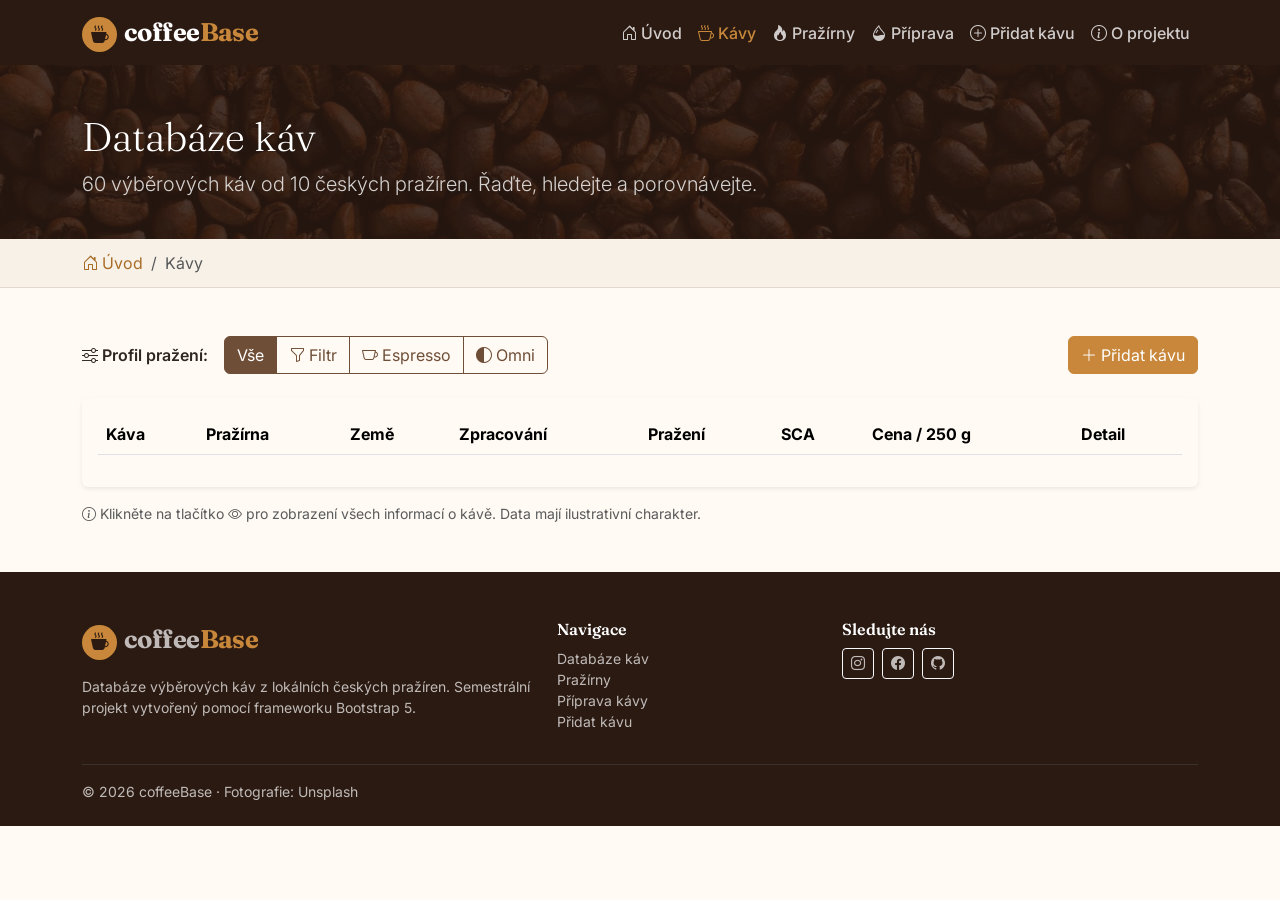
==== kavy.html @ 03cc1084 "coffeeBase – databáze výběrových káv z českých pražíren Responzivní web v Bootstrapu 5: carousel, Da" ====
<!DOCTYPE html>
<html lang="cs">
<head>
  <meta charset="UTF-8">
  <meta name="viewport" content="width=device-width, initial-scale=1">
  <title>Databáze káv – coffeeBase</title>
  <meta name="description" content="Prohledávejte 60 výběrových káv z českých pražíren podle původu, zpracování, pražení a ceny.">
  <link rel="preconnect" href="https://fonts.googleapis.com">
  <link rel="preconnect" href="https://fonts.gstatic.com" crossorigin>
  <link href="https://fonts.googleapis.com/css2?family=Fraunces:opsz,wght@9..144,600;9..144,700&family=Inter:wght@400;500;600&display=swap" rel="stylesheet">
  <link href="https://cdn.jsdelivr.net/npm/bootstrap@5.3.3/dist/css/bootstrap.min.css" rel="stylesheet" integrity="sha384-QWTKZyjpPEjISv5WaRU9OFeRpok6YctnYmDr5pNlyT2bRjXh0JMhjY6hW+ALEwIH" crossorigin="anonymous">
  <link href="https://cdn.jsdelivr.net/npm/bootstrap-icons@1.11.3/font/bootstrap-icons.min.css" rel="stylesheet" integrity="sha384-XGjxtQfXaH2tnPFa9x+ruJTuLE3Aa6LhHSWRr1XeTyhezb4abCG4ccI5AkVDxqC+" crossorigin="anonymous">
  <link href="https://cdn.datatables.net/2.1.8/css/dataTables.bootstrap5.min.css" rel="stylesheet" integrity="sha384-3ptzuE+Rcpo/oIGgcQ40Oz3iGZ2GxGeQ/RZEyYncPivDl3lFBCI4eiS7PZAghYuS" crossorigin="anonymous">
  <link href="https://cdn.datatables.net/responsive/3.0.3/css/responsive.bootstrap5.min.css" rel="stylesheet" integrity="sha384-seyUnB//1QOFEqox9uI7YTLBgz9jBwFRqZvsEPFrTw6NAsFEo70nhBWsQfODqiYA" crossorigin="anonymous">
  <link rel="icon" href="img/favicon.svg" type="image/svg+xml">
  <link href="css/style.css" rel="stylesheet">
</head>
<body>

  <!-- Logo a hlavní menu -->
  <nav class="navbar navbar-expand-lg navbar-dark navbar-coffee sticky-top">
    <div class="container">
      <a class="navbar-brand brand-logo" href="index.html">
        <span class="brand-mark"><i class="bi bi-cup-hot-fill"></i></span>coffee<span class="brand-accent">Base</span>
      </a>
      <button class="navbar-toggler" type="button" data-bs-toggle="collapse" data-bs-target="#mainNav" aria-controls="mainNav" aria-expanded="false" aria-label="Přepnout navigaci">
        <span class="navbar-toggler-icon"></span>
      </button>
      <div class="collapse navbar-collapse" id="mainNav">
        <ul class="navbar-nav ms-auto">
          <li class="nav-item"><a class="nav-link" href="index.html"><i class="bi bi-house-door me-1"></i>Úvod</a></li>
          <li class="nav-item"><a class="nav-link active" aria-current="page" href="kavy.html"><i class="bi bi-cup-hot me-1"></i>Kávy</a></li>
          <li class="nav-item"><a class="nav-link" href="prazirny.html"><i class="bi bi-fire me-1"></i>Pražírny</a></li>
          <li class="nav-item"><a class="nav-link" href="priprava.html"><i class="bi bi-droplet-half me-1"></i>Příprava</a></li>
          <li class="nav-item"><a class="nav-link" href="pridat.html"><i class="bi bi-plus-circle me-1"></i>Přidat kávu</a></li>
          <li class="nav-item"><a class="nav-link" href="o-projektu.html"><i class="bi bi-info-circle me-1"></i>O projektu</a></li>
        </ul>
      </div>
    </div>
  </nav>

  <header class="page-header">
    <div class="container">
      <h1 class="display-6">Databáze káv</h1>
      <p class="lead mb-0">60 výběrových káv od 10 českých pražíren. Řaďte, hledejte a porovnávejte.</p>
    </div>
  </header>

  <!-- Drobečková navigace -->
  <div class="breadcrumb-wrap">
    <div class="container">
      <nav aria-label="breadcrumb">
        <ol class="breadcrumb">
          <li class="breadcrumb-item"><a href="index.html"><i class="bi bi-house-door me-1"></i>Úvod</a></li>
          <li class="breadcrumb-item active" aria-current="page">Kávy</li>
        </ol>
      </nav>
    </div>
  </div>

  <main class="py-5">
    <div class="container">

      <div id="roasterFilterAlert" class="alert alert-info d-flex flex-wrap align-items-center justify-content-between gap-2 d-none" role="status">
        <span><i class="bi bi-funnel me-2"></i>Zobrazeny kávy pražírny <strong id="roasterFilterName"></strong></span>
        <a href="kavy.html" class="btn btn-sm btn-outline-primary"><i class="bi bi-x-lg me-1"></i>Zrušit filtr</a>
      </div>

      <div class="d-flex flex-wrap align-items-center gap-3 mb-4">
        <span class="fw-semibold"><i class="bi bi-sliders me-1"></i>Profil pražení:</span>
        <div class="btn-group flex-wrap" role="group" aria-label="Filtr podle pražení">
          <input type="radio" class="btn-check" name="roastFilter" id="roastAll" value="" checked>
          <label class="btn btn-outline-coffee" for="roastAll">Vše</label>
          <input type="radio" class="btn-check" name="roastFilter" id="roastFiltr" value="Filtr">
          <label class="btn btn-outline-coffee" for="roastFiltr"><i class="bi bi-funnel me-1"></i>Filtr</label>
          <input type="radio" class="btn-check" name="roastFilter" id="roastEspresso" value="Espresso">
          <label class="btn btn-outline-coffee" for="roastEspresso"><i class="bi bi-cup me-1"></i>Espresso</label>
          <input type="radio" class="btn-check" name="roastFilter" id="roastOmni" value="Omni">
          <label class="btn btn-outline-coffee" for="roastOmni"><i class="bi bi-circle-half me-1"></i>Omni</label>
        </div>
        <a href="pridat.html" class="btn btn-coffee ms-md-auto"><i class="bi bi-plus-lg me-1"></i>Přidat kávu</a>
      </div>

      <div class="card border-0 shadow-sm">
        <div class="card-body">
          <table id="coffeeTable" class="table table-striped table-hover w-100">
            <thead>
              <tr>
                <th>Káva</th>
                <th>Pražírna</th>
                <th>Země</th>
                <th>Zpracování</th>
                <th>Pražení</th>
                <th>SCA</th>
                <th>Cena / 250 g</th>
                <th>Detail</th>
              </tr>
            </thead>
          </table>
        </div>
      </div>

      <p class="small text-body-secondary mt-3 mb-0"><i class="bi bi-info-circle me-1"></i>Klikněte na tlačítko <i class="bi bi-eye"></i> pro zobrazení všech informací o kávě. Data mají ilustrativní charakter.</p>
    </div>
  </main>

  <!-- Modal: detail kávy (plněn z js/kavy.js) -->
  <div class="modal fade" id="coffeeModal" tabindex="-1" aria-labelledby="coffeeModalLabel" aria-hidden="true">
    <div class="modal-dialog modal-lg modal-dialog-centered modal-dialog-scrollable">
      <div class="modal-content">
        <div class="modal-header">
          <div>
            <h2 class="modal-title h4" id="coffeeModalLabel"></h2>
            <div class="small text-body-secondary" id="coffeeModalRoaster"></div>
          </div>
          <button type="button" class="btn-close" data-bs-dismiss="modal" aria-label="Zavřít"></button>
        </div>
        <div class="modal-body">
          <p id="coffeeModalDesc" class="lead fs-6"></p>
          <div class="mb-3" id="coffeeModalNotes"></div>
          <table class="table table-sm">
            <tbody id="coffeeModalTable"></tbody>
          </table>
          <div class="alert alert-warning d-flex align-items-start mb-0" role="alert">
            <i class="bi bi-lightbulb me-2 fs-5"></i>
            <div><strong>Doporučená příprava:</strong> <span id="coffeeModalBrew"></span></div>
          </div>
        </div>
        <div class="modal-footer">
          <a href="priprava.html" class="btn btn-outline-coffee"><i class="bi bi-droplet-half me-1"></i>Návody na přípravu</a>
          <button type="button" class="btn btn-secondary" data-bs-dismiss="modal">Zavřít</button>
        </div>
      </div>
    </div>
  </div>

  <!-- Patička -->
  <footer class="site-footer pt-5 pb-4">
    <div class="container">
      <div class="row g-4">
        <div class="col-md-5">
          <a class="brand-logo text-decoration-none" href="index.html"><span class="brand-mark"><i class="bi bi-cup-hot-fill"></i></span>coffee<span class="brand-accent">Base</span></a>
          <p class="mt-3 small">Databáze výběrových káv z lokálních českých pražíren. Semestrální projekt vytvořený pomocí frameworku Bootstrap 5.</p>
        </div>
        <div class="col-6 col-md-3">
          <h5>Navigace</h5>
          <ul class="list-unstyled small">
            <li><a href="kavy.html">Databáze káv</a></li>
            <li><a href="prazirny.html">Pražírny</a></li>
            <li><a href="priprava.html">Příprava kávy</a></li>
            <li><a href="pridat.html">Přidat kávu</a></li>
          </ul>
        </div>
        <div class="col-6 col-md-4">
          <h5>Sledujte nás</h5>
          <div class="d-flex gap-2">
            <a href="#" class="btn btn-outline-light btn-sm" aria-label="Instagram"><i class="bi bi-instagram"></i></a>
            <a href="#" class="btn btn-outline-light btn-sm" aria-label="Facebook"><i class="bi bi-facebook"></i></a>
            <a href="#" class="btn btn-outline-light btn-sm" aria-label="GitHub"><i class="bi bi-github"></i></a>
          </div>
        </div>
      </div>
      <hr class="border-secondary">
      <p class="small mb-0">&copy; 2026 coffeeBase · Fotografie: Unsplash</p>
    </div>
  </footer>

  <button type="button" class="btn btn-coffee rounded-circle back-to-top" aria-label="Zpět nahoru"><i class="bi bi-arrow-up"></i></button>

  <script src="https://code.jquery.com/jquery-3.7.1.min.js" integrity="sha384-1H217gwSVyLSIfaLxHbE7dRb3v4mYCKbpQvzx0cegeju1MVsGrX5xXxAvs/HgeFs" crossorigin="anonymous"></script>
  <script src="https://cdn.jsdelivr.net/npm/bootstrap@5.3.3/dist/js/bootstrap.bundle.min.js" integrity="sha384-YvpcrYf0tY3lHB60NNkmXc5s9fDVZLESaAA55NDzOxhy9GkcIdslK1eN7N6jIeHz" crossorigin="anonymous"></script>
  <script src="https://cdn.datatables.net/2.1.8/js/dataTables.min.js" integrity="sha384-MgwUq0TVErv5Lkj/jIAgQpC+iUIqwhwXxJMfrZQVAOhr++1MR02yXH8aXdPc3fk0" crossorigin="anonymous"></script>
  <script src="https://cdn.datatables.net/2.1.8/js/dataTables.bootstrap5.min.js" integrity="sha384-G85lmdZCo2WkHaZ8U1ZceHekzKcg37sFrs4St2+u/r2UtfvSDQmQrkMsEx4Cgv/W" crossorigin="anonymous"></script>
  <script src="https://cdn.datatables.net/responsive/3.0.3/js/dataTables.responsive.min.js" integrity="sha384-FK2V6NwNQJgRo1DLlp661Ln0PS7mrkdLRB+4vvBBnlq30SLGHPDHW5+Cl109IpcP" crossorigin="anonymous"></script>
  <script src="https://cdn.datatables.net/responsive/3.0.3/js/responsive.bootstrap5.min.js" integrity="sha384-kg2n/a10bBsRCaIeUrjwzhJm6/RSujqXCxCzZqZp4XEDYaiElhtrW9SoMWNNQ+v3" crossorigin="anonymous"></script>
  <script src="js/data.js"></script>
  <script src="js/main.js"></script>
  <script src="js/kavy.js"></script>
</body>
</html>
---- css/style.css ----
/* coffeeBase – vlastní styly nad Bootstrapem 5 */

:root {
  --cb-espresso: #2b1a12;
  --cb-coffee: #6f4e37;
  --cb-caramel: #c8873a;
  --cb-caramel-dark: #a86c26;
  --cb-cream: #f7f1e8;
  --cb-milk: #fffaf3;

  --bs-body-font-family: "Inter", system-ui, -apple-system, "Segoe UI", sans-serif;
  --bs-body-bg: var(--cb-milk);
  --bs-body-color: #2f2622;
  --bs-link-color-rgb: 168, 108, 38;
  --bs-link-hover-color-rgb: 111, 78, 55;
}

h1, h2, h3, h4, h5, .display-font {
  font-family: "Fraunces", Georgia, serif;
  font-weight: 600;
  color: var(--cb-espresso);
}

/* ---------- Logo a navigace ---------- */
.navbar-coffee {
  background-color: var(--cb-espresso);
}

.navbar-coffee .nav-link {
  color: rgba(255, 255, 255, .78);
  font-weight: 500;
}

.navbar-coffee .nav-link:hover,
.navbar-coffee .nav-link:focus {
  color: #fff;
}

.navbar-coffee .nav-link.active {
  color: var(--cb-caramel);
}

.brand-logo {
  font-family: "Fraunces", Georgia, serif;
  font-size: 1.6rem;
  font-weight: 700;
  color: #fff;
  letter-spacing: -.02em;
}

.brand-logo:hover { color: #fff; }

.brand-logo .brand-mark {
  display: inline-flex;
  align-items: center;
  justify-content: center;
  width: 2.2rem;
  height: 2.2rem;
  border-radius: 50%;
  background: var(--cb-caramel);
  color: var(--cb-espresso);
  font-size: 1.1rem;
  margin-right: .4rem;
  vertical-align: middle;
}

.brand-logo .brand-accent { color: var(--cb-caramel); }

/* ---------- Tlačítka v barvách projektu ---------- */
.btn-coffee {
  --bs-btn-color: #fff;
  --bs-btn-bg: var(--cb-caramel);
  --bs-btn-border-color: var(--cb-caramel);
  --bs-btn-hover-color: #fff;
  --bs-btn-hover-bg: var(--cb-caramel-dark);
  --bs-btn-hover-border-color: var(--cb-caramel-dark);
  --bs-btn-active-bg: var(--cb-caramel-dark);
  --bs-btn-active-border-color: var(--cb-caramel-dark);
  --bs-btn-focus-shadow-rgb: 200, 135, 58;
}

.btn-outline-coffee {
  --bs-btn-color: var(--cb-coffee);
  --bs-btn-border-color: var(--cb-coffee);
  --bs-btn-hover-color: #fff;
  --bs-btn-hover-bg: var(--cb-coffee);
  --bs-btn-hover-border-color: var(--cb-coffee);
  --bs-btn-active-color: #fff;
  --bs-btn-active-bg: var(--cb-coffee);
  --bs-btn-active-border-color: var(--cb-coffee);
  --bs-btn-focus-shadow-rgb: 111, 78, 55;
}

.btn-link {
  --bs-btn-color: var(--cb-caramel-dark);
  --bs-btn-hover-color: var(--cb-coffee);
}

.text-caramel { color: var(--cb-caramel) !important; }
.bg-cream { background-color: var(--cb-cream) !important; }
.bg-espresso { background-color: var(--cb-espresso) !important; }

/* ---------- Carousel ---------- */
.hero-carousel .carousel-item img {
  height: 520px;
  object-fit: cover;
  filter: brightness(.55);
}

.hero-carousel .carousel-caption {
  bottom: 18%;
  text-align: left;
  left: 10%;
  right: 10%;
}

.hero-carousel .carousel-caption h2 {
  color: #fff;
  font-size: clamp(1.6rem, 4vw, 3rem);
}

.hero-carousel .carousel-caption p {
  max-width: 34rem;
  font-size: 1.1rem;
}

@media (max-width: 767.98px) {
  .hero-carousel .carousel-item img { height: 360px; }
  .hero-carousel .carousel-caption { bottom: 12%; left: 8%; right: 8%; }
  .hero-carousel .carousel-caption p { font-size: .95rem; }
}

/* ---------- Záhlaví podstránek ---------- */
.page-header {
  background:
    linear-gradient(rgba(43, 26, 18, .82), rgba(43, 26, 18, .82)),
    url("../img/slide-zrna.jpg") center / cover;
  color: #fff;
  padding: 3rem 0 2.5rem;
}

.page-header h1 { color: #fff; }
.page-header .lead { color: rgba(255, 255, 255, .8); }

.breadcrumb-wrap {
  background: var(--cb-cream);
  border-bottom: 1px solid rgba(111, 78, 55, .15);
}

.breadcrumb { margin: 0; padding: .75rem 0; }
.breadcrumb a { text-decoration: none; }

/* ---------- Karty a obsah ---------- */
.feature-icon {
  display: inline-flex;
  align-items: center;
  justify-content: center;
  width: 3.5rem;
  height: 3.5rem;
  border-radius: 1rem;
  background: #fff;
  box-shadow: 0 .25rem .75rem rgba(43, 26, 18, .08);
  color: var(--cb-caramel);
  font-size: 1.6rem;
}

.card-coffee {
  border: 1px solid rgba(111, 78, 55, .12);
  transition: transform .2s ease, box-shadow .2s ease;
}

.card-coffee:hover {
  transform: translateY(-4px);
  box-shadow: 0 .75rem 1.5rem rgba(43, 26, 18, .12);
}

.card-coffee .card-img-top {
  height: 200px;
  object-fit: cover;
}

.stat-number {
  font-family: "Fraunces", Georgia, serif;
  font-size: 2.6rem;
  font-weight: 700;
  color: var(--cb-caramel);
  line-height: 1;
}

.note-badge {
  background: var(--cb-cream);
  color: var(--cb-coffee);
  border: 1px solid rgba(111, 78, 55, .2);
  font-weight: 500;
}

.roaster-avatar {
  width: 3rem;
  height: 3rem;
  border-radius: 50%;
  background: var(--cb-espresso);
  color: var(--cb-caramel);
  display: inline-flex;
  align-items: center;
  justify-content: center;
  font-family: "Fraunces", Georgia, serif;
  font-weight: 700;
  font-size: 1.2rem;
  flex-shrink: 0;
}

/* ---------- Záložky (Příprava) ---------- */
.nav-tabs .nav-link { color: var(--cb-coffee); font-weight: 500; }
.nav-tabs .nav-link.active { color: var(--cb-espresso); }

@media (max-width: 575.98px) {
  .nav-tabs .nav-link { padding: .5rem .35rem; font-size: .85rem; }
}

.recipe-step {
  counter-increment: step;
  position: relative;
  padding-left: 2.75rem;
  margin-bottom: 1rem;
}

.recipe-step::before {
  content: counter(step);
  position: absolute;
  left: 0;
  top: 0;
  width: 2rem;
  height: 2rem;
  border-radius: 50%;
  background: var(--cb-caramel);
  color: #fff;
  font-weight: 600;
  display: flex;
  align-items: center;
  justify-content: center;
}

.recipe-steps { counter-reset: step; list-style: none; padding: 0; }

/* ---------- DataTable ---------- */
#coffeeTable td { vertical-align: middle; }

.sca-score {
  font-weight: 600;
  color: var(--cb-coffee);
}

/* ---------- Formulář ---------- */
.form-section-title {
  font-size: 1.1rem;
  border-bottom: 2px solid var(--cb-cream);
  padding-bottom: .5rem;
  margin-bottom: 1rem;
}

.form-control:focus,
.form-select:focus,
.form-check-input:focus {
  border-color: var(--cb-caramel);
  box-shadow: 0 0 0 .25rem rgba(200, 135, 58, .25);
}

.form-check-input:checked {
  background-color: var(--cb-caramel);
  border-color: var(--cb-caramel);
}

.form-range::-webkit-slider-thumb { background: var(--cb-caramel); }
.form-range::-moz-range-thumb { background: var(--cb-caramel); }

/* ---------- Patička ---------- */
.site-footer {
  background: var(--cb-espresso);
  color: rgba(255, 255, 255, .7);
}

.site-footer h5 { color: #fff; font-size: 1rem; }
.site-footer a { color: rgba(255, 255, 255, .7); text-decoration: none; }
.site-footer a:hover { color: var(--cb-caramel); }

.back-to-top {
  position: fixed;
  right: 1rem;
  bottom: 1rem;
  z-index: 1030;
  display: none;
}

.back-to-top.show { display: inline-flex; }
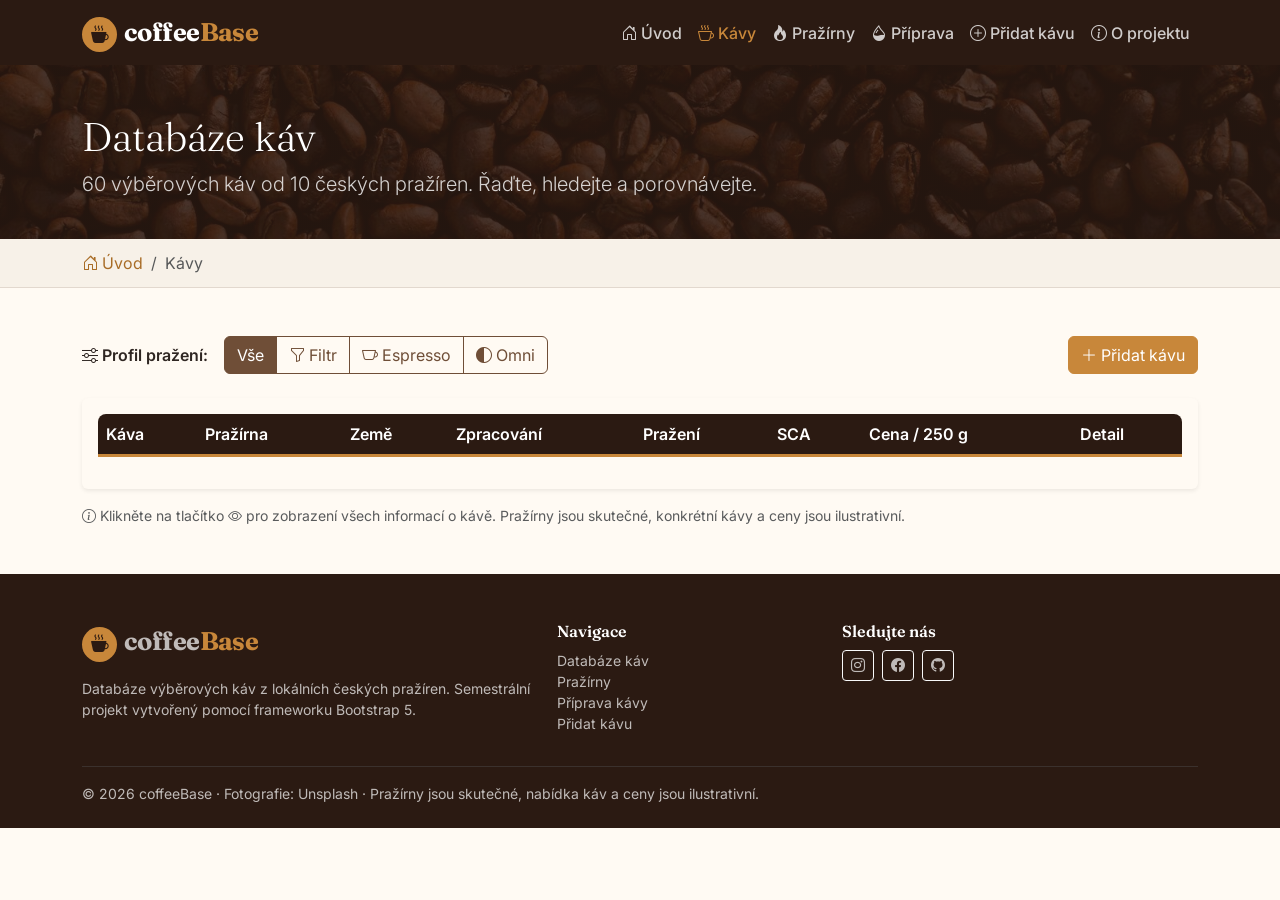
==== commit ff17bbb8: "Skutečné pražírny a sladění komponent s barvami webu - 10 smyšlených pražíren nahrazeno skutečnými (" ====
--- a/kavy.html
+++ b/kavy.html
@@ -100,7 +100,7 @@
         </div>
       </div>
 
-      <p class="small text-body-secondary mt-3 mb-0"><i class="bi bi-info-circle me-1"></i>Klikněte na tlačítko <i class="bi bi-eye"></i> pro zobrazení všech informací o kávě. Data mají ilustrativní charakter.</p>
+      <p class="small text-body-secondary mt-3 mb-0"><i class="bi bi-info-circle me-1"></i>Klikněte na tlačítko <i class="bi bi-eye"></i> pro zobrazení všech informací o kávě. Pražírny jsou skutečné, konkrétní kávy a ceny jsou ilustrativní.</p>
     </div>
   </main>
 
@@ -161,7 +161,7 @@
         </div>
       </div>
       <hr class="border-secondary">
-      <p class="small mb-0">&copy; 2026 coffeeBase · Fotografie: Unsplash</p>
+      <p class="small mb-0">&copy; 2026 coffeeBase · Fotografie: Unsplash · Pražírny jsou skutečné, nabídka káv a ceny jsou ilustrativní.</p>
     </div>
   </footer>
 
--- a/css/style.css
+++ b/css/style.css
@@ -242,8 +242,128 @@
 
 .recipe-steps { counter-reset: step; list-style: none; padding: 0; }
 
+/* ---------- Accordion ---------- */
+.accordion {
+  --bs-accordion-active-color: var(--cb-espresso);
+  --bs-accordion-active-bg: var(--cb-cream);
+  --bs-accordion-btn-focus-box-shadow: 0 0 0 .25rem rgba(200, 135, 58, .25);
+  --bs-accordion-btn-icon: url("data:image/svg+xml,%3csvg xmlns='http://www.w3.org/2000/svg' viewBox='0 0 16 16' fill='none' stroke='%236f4e37' stroke-linecap='round' stroke-linejoin='round'%3e%3cpath d='M2 5L8 11L14 5'/%3e%3c/svg%3e");
+  --bs-accordion-btn-active-icon: url("data:image/svg+xml,%3csvg xmlns='http://www.w3.org/2000/svg' viewBox='0 0 16 16' fill='none' stroke='%23c8873a' stroke-linecap='round' stroke-linejoin='round'%3e%3cpath d='M2 5L8 11L14 5'/%3e%3c/svg%3e");
+}
+
+/* ---------- Collapse – časté dotazy ---------- */
+.faq-item {
+  background: #fff;
+  border: 1px solid rgba(111, 78, 55, .15);
+  border-radius: .5rem;
+  margin-bottom: .5rem;
+  overflow: hidden;
+}
+
+.faq-toggle {
+  --bs-btn-color: var(--cb-espresso);
+  --bs-btn-hover-color: var(--cb-espresso);
+  --bs-btn-hover-bg: var(--cb-cream);
+  --bs-btn-active-color: var(--cb-espresso);
+  --bs-btn-active-bg: var(--cb-cream);
+  border: 0;
+  border-radius: 0;
+  padding: .75rem 1rem;
+  font-weight: 500;
+}
+
+.faq-toggle[aria-expanded="true"] { background-color: var(--cb-cream); }
+
+.faq-toggle:focus-visible { box-shadow: inset 0 0 0 .2rem rgba(200, 135, 58, .35); }
+
+.faq-toggle .bi {
+  display: inline-block;
+  color: var(--cb-caramel);
+  transition: transform .2s ease;
+}
+
+.faq-toggle[aria-expanded="true"] .bi { transform: rotate(180deg); }
+
+.faq-answer {
+  padding: .75rem 1rem 1rem 2.6rem;
+  color: var(--bs-secondary-color);
+}
+
 /* ---------- DataTable ---------- */
+#coffeeTable {
+  --bs-table-bg: #fff;
+  --bs-table-border-color: rgba(111, 78, 55, .12);
+  --dt-row-stripe: 200, 135, 58;
+  --dt-row-hover: 200, 135, 58;
+  border-radius: .5rem .5rem 0 0;
+  overflow: hidden;
+}
+
 #coffeeTable td { vertical-align: middle; }
+
+#coffeeTable thead th {
+  position: relative;
+  z-index: 0;
+  background-color: transparent;
+  color: #fff;
+  font-weight: 600;
+  border-bottom: 0;
+  padding-bottom: calc(.5rem + 3px);
+}
+
+/* pozadí hlavičky přesahuje o 1 px do sousedních buněk, aby mezi nimi nevznikaly švy */
+#coffeeTable thead th::before {
+  content: "";
+  position: absolute;
+  inset: 0 -1px;
+  z-index: -1;
+  background: linear-gradient(to top, var(--cb-caramel) 3px, var(--cb-espresso) 3px);
+}
+
+#coffeeTable.table-striped > tbody > tr:nth-of-type(odd) > * {
+  box-shadow: inset 0 0 0 9999px rgba(var(--dt-row-stripe), .07);
+}
+
+#coffeeTable.table-hover > tbody > tr:hover > * {
+  box-shadow: inset 0 0 0 9999px rgba(var(--dt-row-hover), .16);
+}
+
+#coffeeTable thead th.dt-ordering-asc,
+#coffeeTable thead th.dt-ordering-desc { color: var(--cb-caramel); }
+
+/* šipka pro rozbalení řádku (DataTables Responsive) */
+#coffeeTable.dtr-inline.collapsed > tbody > tr > td.dtr-control::before {
+  border-left-color: var(--cb-caramel);
+}
+
+#coffeeTable.dtr-inline.collapsed > tbody > tr.dtr-expanded > td.dtr-control::before {
+  border-left-color: transparent;
+  border-top-color: var(--cb-caramel);
+}
+
+.dt-container .dt-info { color: var(--bs-secondary-color); }
+
+.dt-container .pagination {
+  --bs-pagination-color: var(--cb-coffee);
+  --bs-pagination-bg: #fff;
+  --bs-pagination-border-color: rgba(111, 78, 55, .2);
+  --bs-pagination-hover-color: var(--cb-espresso);
+  --bs-pagination-hover-bg: var(--cb-cream);
+  --bs-pagination-hover-border-color: rgba(111, 78, 55, .2);
+  --bs-pagination-focus-color: var(--cb-espresso);
+  --bs-pagination-focus-bg: var(--cb-cream);
+  --bs-pagination-focus-box-shadow: 0 0 0 .25rem rgba(200, 135, 58, .25);
+  --bs-pagination-active-bg: var(--cb-caramel);
+  --bs-pagination-active-border-color: var(--cb-caramel);
+  --bs-pagination-disabled-color: rgba(111, 78, 55, .4);
+  --bs-pagination-disabled-bg: var(--cb-milk);
+  --bs-pagination-disabled-border-color: rgba(111, 78, 55, .2);
+}
+
+/* štítky profilu pražení */
+.badge-filtr { background-color: var(--cb-cream); color: var(--cb-coffee); border: 1px solid rgba(111, 78, 55, .25); }
+.badge-espresso { background-color: var(--cb-espresso); color: #fff; }
+.badge-omni { background-color: var(--cb-caramel); color: #fff; }
 
 .sca-score {
   font-weight: 600;
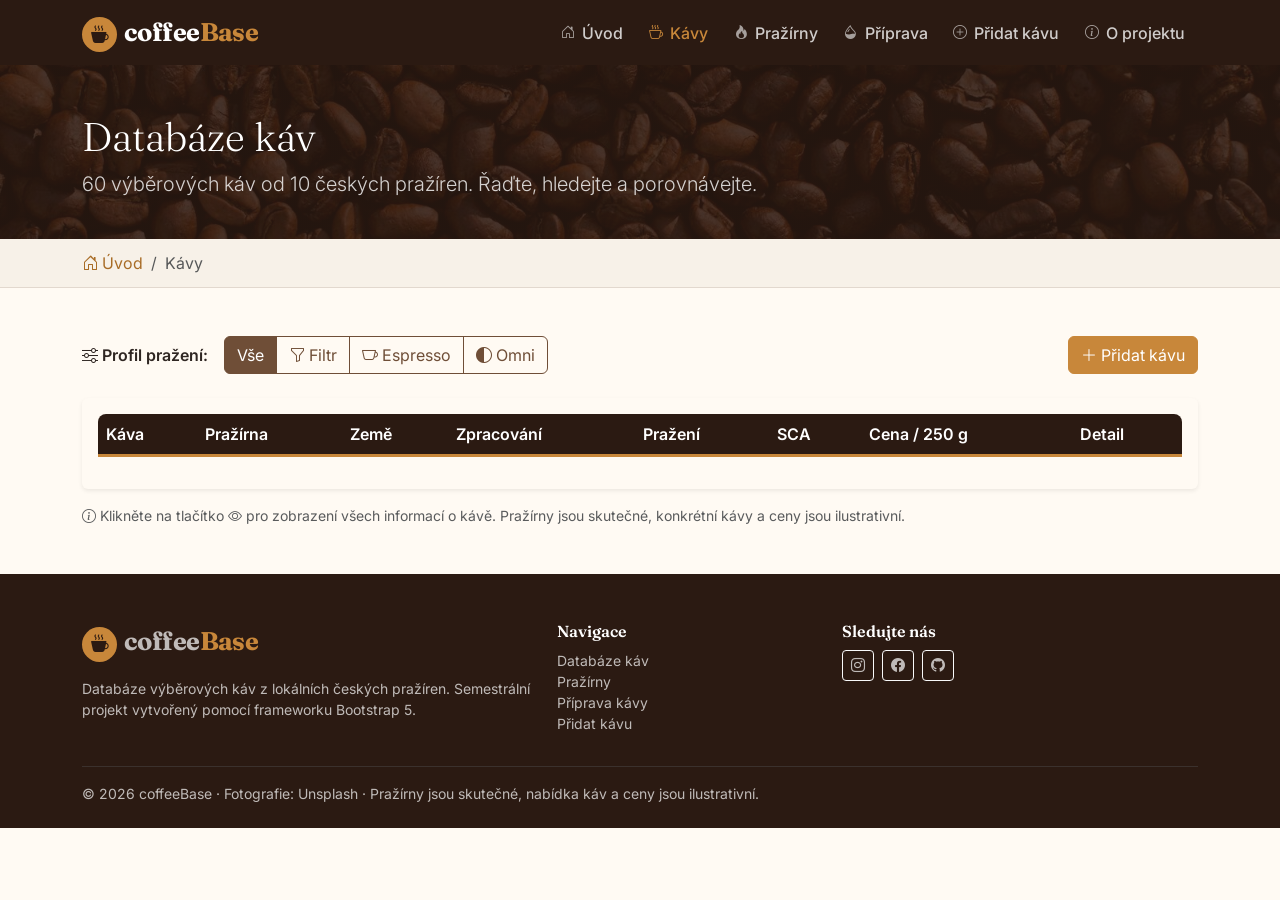
==== commit 58caac63: "Vyváženější ikony v menu, kontakt v Ostravě - ikony v navigaci menší a lehčí, větší mezera k textu i" ====
--- a/kavy.html
+++ b/kavy.html
@@ -28,12 +28,12 @@
       </button>
       <div class="collapse navbar-collapse" id="mainNav">
         <ul class="navbar-nav ms-auto">
-          <li class="nav-item"><a class="nav-link" href="index.html"><i class="bi bi-house-door me-1"></i>Úvod</a></li>
-          <li class="nav-item"><a class="nav-link active" aria-current="page" href="kavy.html"><i class="bi bi-cup-hot me-1"></i>Kávy</a></li>
-          <li class="nav-item"><a class="nav-link" href="prazirny.html"><i class="bi bi-fire me-1"></i>Pražírny</a></li>
-          <li class="nav-item"><a class="nav-link" href="priprava.html"><i class="bi bi-droplet-half me-1"></i>Příprava</a></li>
-          <li class="nav-item"><a class="nav-link" href="pridat.html"><i class="bi bi-plus-circle me-1"></i>Přidat kávu</a></li>
-          <li class="nav-item"><a class="nav-link" href="o-projektu.html"><i class="bi bi-info-circle me-1"></i>O projektu</a></li>
+          <li class="nav-item"><a class="nav-link" href="index.html"><i class="bi bi-house-door"></i>Úvod</a></li>
+          <li class="nav-item"><a class="nav-link active" aria-current="page" href="kavy.html"><i class="bi bi-cup-hot"></i>Kávy</a></li>
+          <li class="nav-item"><a class="nav-link" href="prazirny.html"><i class="bi bi-fire"></i>Pražírny</a></li>
+          <li class="nav-item"><a class="nav-link" href="priprava.html"><i class="bi bi-droplet-half"></i>Příprava</a></li>
+          <li class="nav-item"><a class="nav-link" href="pridat.html"><i class="bi bi-plus-circle"></i>Přidat kávu</a></li>
+          <li class="nav-item"><a class="nav-link" href="o-projektu.html"><i class="bi bi-info-circle"></i>O projektu</a></li>
         </ul>
       </div>
     </div>
--- a/css/style.css
+++ b/css/style.css
@@ -38,6 +38,31 @@
 
 .navbar-coffee .nav-link.active {
   color: var(--cb-caramel);
+}
+
+/* ikona menšího a lehčího řezu, aby opticky odpovídala textu */
+.navbar-coffee .navbar-nav .nav-link {
+  display: inline-flex;
+  align-items: center;
+  gap: .45rem;
+}
+
+.navbar-coffee .nav-link .bi {
+  font-size: .875em;
+  line-height: 1;
+  opacity: .75;
+}
+
+.navbar-coffee .nav-link .bi::before { vertical-align: 0; }
+
+.navbar-coffee .nav-link.active .bi,
+.navbar-coffee .nav-link:hover .bi { opacity: 1; }
+
+@media (min-width: 992px) {
+  .navbar-coffee .navbar-nav .nav-link {
+    padding-left: .8rem;
+    padding-right: .8rem;
+  }
 }
 
 .brand-logo {
